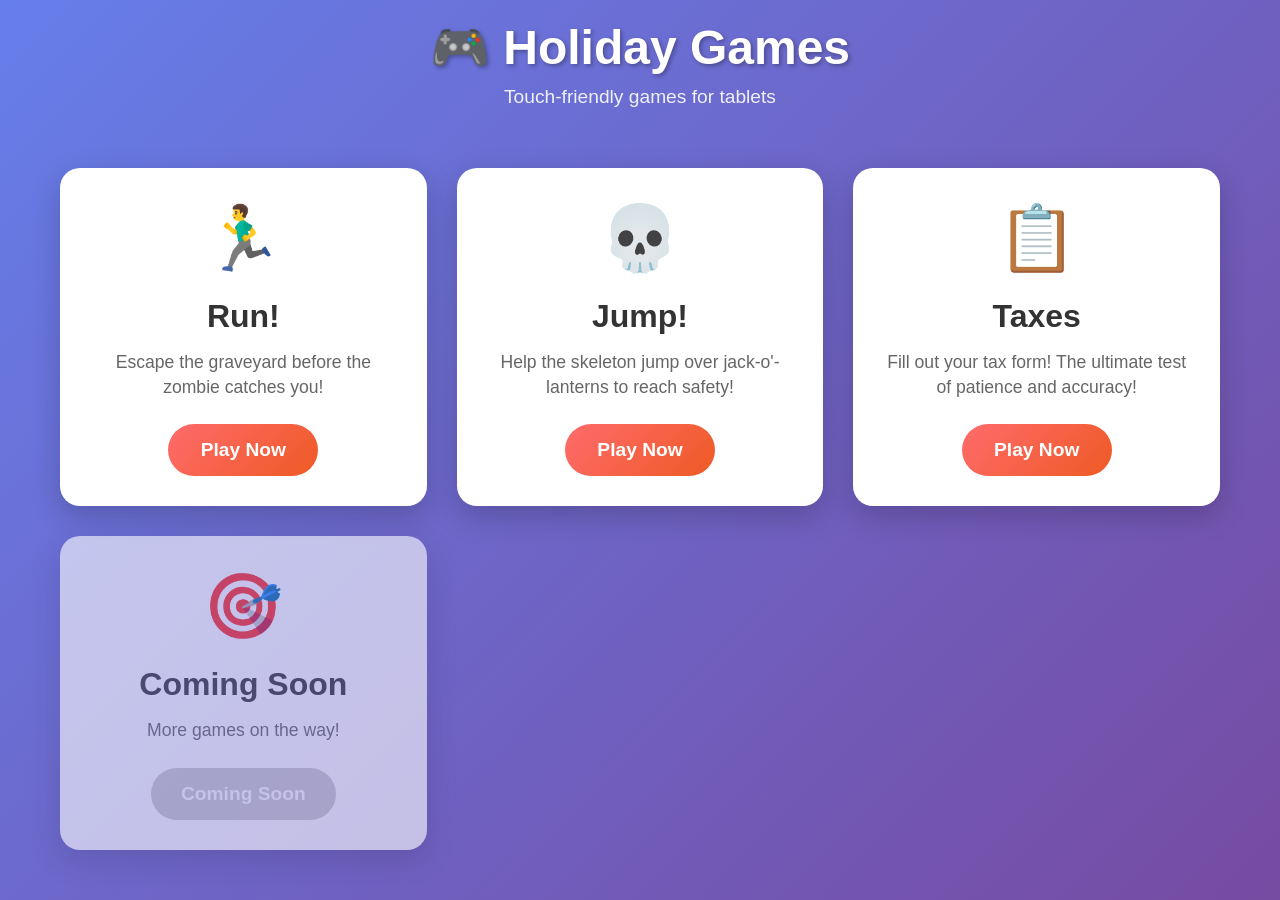
==== index.html @ 8fc10694 "Holiday gamessssss" ====
<!DOCTYPE html>
<html lang="en">
<head>
    <meta charset="UTF-8">
    <meta name="viewport" content="width=device-width, initial-scale=1.0">
    <title>Holiday Games - Gallery</title>
    <link rel="stylesheet" href="styles/main.css">
</head>
<body>
    <div class="container">
        <header>
            <h1>🎮 Holiday Games</h1>
            <p>Touch-friendly games for tablets</p>
        </header>
        
        <main class="gallery">
            <div class="game-grid">
                <div class="game-card" data-game="run">
                    <div class="game-icon">🏃‍♂️</div>
                    <h3>Run!</h3>
                    <p>Escape the graveyard before the zombie catches you!</p>
                    <button class="play-btn">Play Now</button>
                </div>
                
                <div class="game-card" data-game="jump">
                    <div class="game-icon">💀</div>
                    <h3>Jump!</h3>
                    <p>Help the skeleton jump over jack-o'-lanterns to reach safety!</p>
                    <button class="play-btn">Play Now</button>
                </div>
                
                <div class="game-card" data-game="taxes">
                    <div class="game-icon">📋</div>
                    <h3>Taxes</h3>
                    <p>Fill out your tax form! The ultimate test of patience and accuracy!</p>
                    <button class="play-btn">Play Now</button>
                </div>
                
                <!-- Placeholder for future games -->
                <div class="game-card coming-soon">
                    <div class="game-icon">🎯</div>
                    <h3>Coming Soon</h3>
                    <p>More games on the way!</p>
                    <button class="play-btn" disabled>Coming Soon</button>
                </div>
            </div>
        </main>
    </div>
    
    <script src="main.js"></script>
    <script src="scripts/gallery.js"></script>
</body>
</html>
---- styles/main.css ----
/* Main Styles */
* {
    margin: 0;
    padding: 0;
    box-sizing: border-box;
}

body {
    font-family: 'Arial', sans-serif;
    background: linear-gradient(135deg, #667eea 0%, #764ba2 100%);
    min-height: 100vh;
    overflow-x: hidden;
}

.container {
    max-width: 1200px;
    margin: 0 auto;
    padding: 20px;
}

header {
    text-align: center;
    margin-bottom: 40px;
    color: white;
}

header h1 {
    font-size: 3em;
    margin-bottom: 10px;
    text-shadow: 2px 2px 4px rgba(0,0,0,0.3);
}

header p {
    font-size: 1.2em;
    opacity: 0.9;
}

/* Gallery Styles */
.gallery {
    width: 100%;
}

.game-grid {
    display: grid;
    grid-template-columns: repeat(auto-fit, minmax(300px, 1fr));
    gap: 30px;
    padding: 20px 0;
}

.game-card {
    background: white;
    border-radius: 20px;
    padding: 30px;
    text-align: center;
    box-shadow: 0 10px 30px rgba(0,0,0,0.2);
    transition: transform 0.3s ease, box-shadow 0.3s ease;
    cursor: pointer;
}

.game-card:hover {
    transform: translateY(-5px);
    box-shadow: 0 15px 40px rgba(0,0,0,0.3);
}

.game-card.coming-soon {
    opacity: 0.6;
    cursor: default;
}

.game-card.coming-soon:hover {
    transform: none;
    box-shadow: 0 10px 30px rgba(0,0,0,0.2);
}

.game-icon {
    font-size: 4em;
    margin-bottom: 20px;
    height: 80px;
    display: flex;
    align-items: center;
    justify-content: center;
}

.game-card h3 {
    font-size: 2em;
    margin-bottom: 15px;
    color: #333;
}

.game-card p {
    font-size: 1.1em;
    color: #666;
    margin-bottom: 25px;
    line-height: 1.4;
}

.play-btn {
    background: linear-gradient(135deg, #ff6b6b, #ee5a24);
    color: white;
    border: none;
    padding: 15px 30px;
    font-size: 1.2em;
    border-radius: 50px;
    cursor: pointer;
    transition: all 0.3s ease;
    font-weight: bold;
    min-width: 150px;
}

.play-btn:hover:not(:disabled) {
    background: linear-gradient(135deg, #ee5a24, #ff6b6b);
    transform: scale(1.05);
}

.play-btn:disabled {
    background: #ccc;
    cursor: not-allowed;
}

/* Reward Modal Styles */
.reward-modal {
    position: fixed;
    top: 0;
    left: 0;
    width: 100%;
    height: 100%;
    background: rgba(0,0,0,0.8);
    display: flex;
    align-items: center;
    justify-content: center;
    z-index: 1000;
    animation: fadeIn 0.3s ease;
}

.reward-content {
    background: white;
    padding: 40px;
    border-radius: 20px;
    text-align: center;
    max-width: 400px;
    width: 90%;
    animation: slideIn 0.3s ease;
}

.reward-animation {
    font-size: 4em;
    margin-bottom: 20px;
    animation: bounce 0.6s ease infinite alternate;
}

.reward-content h2 {
    font-size: 2.5em;
    color: #333;
    margin-bottom: 20px;
}

.reward-content p {
    font-size: 1.2em;
    color: #666;
    margin-bottom: 15px;
}

.reward-btn {
    background: linear-gradient(135deg, #667eea, #764ba2);
    color: white;
    border: none;
    padding: 12px 25px;
    font-size: 1.1em;
    border-radius: 25px;
    cursor: pointer;
    margin: 10px;
    transition: all 0.3s ease;
}

.reward-btn.secondary {
    background: #ccc;
    color: #333;
}

.reward-btn:hover {
    transform: scale(1.05);
}

/* Animations */
@keyframes fadeIn {
    from { opacity: 0; }
    to { opacity: 1; }
}

@keyframes slideIn {
    from { transform: translateY(-50px); opacity: 0; }
    to { transform: translateY(0); opacity: 1; }
}

@keyframes bounce {
    from { transform: scale(1); }
    to { transform: scale(1.1); }
}

/* Touch Device Optimizations */
.touch-device .game-card {
    min-height: 120px;
}

.touch-device .play-btn {
    min-height: 50px;
    font-size: 1.3em;
}

/* Responsive Design */
@media (max-width: 768px) {
    .container {
        padding: 15px;
    }
    
    header h1 {
        font-size: 2.5em;
    }
    
    .game-grid {
        grid-template-columns: 1fr;
        gap: 20px;
    }
    
    .game-card {
        padding: 25px;
    }
    
    .reward-content {
        padding: 30px 20px;
    }
}

@media (max-width: 480px) {
    header h1 {
        font-size: 2em;
    }
    
    .game-card h3 {
        font-size: 1.8em;
    }
    
    .game-icon {
        font-size: 3em;
        height: 60px;
    }
}
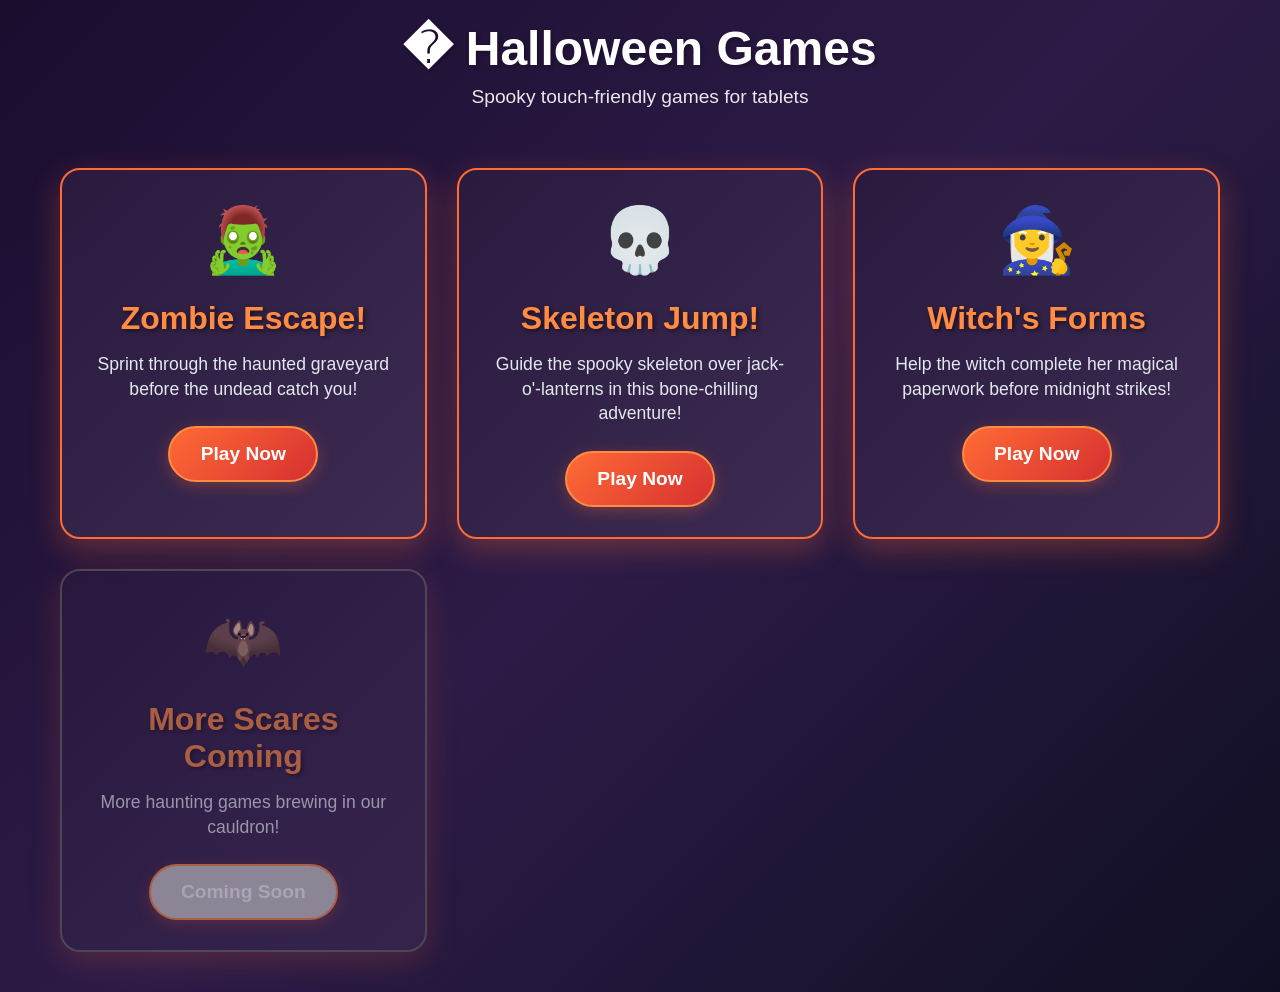
==== commit 03b9d0fe: "Added bouncing icons" ====
--- a/index.html
+++ b/index.html
@@ -3,44 +3,44 @@
 <head>
     <meta charset="UTF-8">
     <meta name="viewport" content="width=device-width, initial-scale=1.0">
-    <title>Holiday Games - Gallery</title>
+    <title>Halloween Games - Spooky Gallery</title>
     <link rel="stylesheet" href="styles/main.css">
 </head>
 <body>
     <div class="container">
         <header>
-            <h1>🎮 Holiday Games</h1>
-            <p>Touch-friendly games for tablets</p>
+            <h1>� Halloween Games</h1>
+            <p>Spooky touch-friendly games for tablets</p>
         </header>
         
         <main class="gallery">
             <div class="game-grid">
                 <div class="game-card" data-game="run">
-                    <div class="game-icon">🏃‍♂️</div>
-                    <h3>Run!</h3>
-                    <p>Escape the graveyard before the zombie catches you!</p>
+                    <div class="game-icon">🧟‍♂️</div>
+                    <h3>Zombie Escape!</h3>
+                    <p>Sprint through the haunted graveyard before the undead catch you!</p>
                     <button class="play-btn">Play Now</button>
                 </div>
                 
                 <div class="game-card" data-game="jump">
                     <div class="game-icon">💀</div>
-                    <h3>Jump!</h3>
-                    <p>Help the skeleton jump over jack-o'-lanterns to reach safety!</p>
+                    <h3>Skeleton Jump!</h3>
+                    <p>Guide the spooky skeleton over jack-o'-lanterns in this bone-chilling adventure!</p>
                     <button class="play-btn">Play Now</button>
                 </div>
                 
                 <div class="game-card" data-game="taxes">
-                    <div class="game-icon">📋</div>
-                    <h3>Taxes</h3>
-                    <p>Fill out your tax form! The ultimate test of patience and accuracy!</p>
+                    <div class="game-icon">🧙‍♀️</div>
+                    <h3>Witch's Forms</h3>
+                    <p>Help the witch complete her magical paperwork before midnight strikes!</p>
                     <button class="play-btn">Play Now</button>
                 </div>
                 
                 <!-- Placeholder for future games -->
                 <div class="game-card coming-soon">
-                    <div class="game-icon">🎯</div>
-                    <h3>Coming Soon</h3>
-                    <p>More games on the way!</p>
+                    <div class="game-icon">🦇</div>
+                    <h3>More Scares Coming</h3>
+                    <p>More haunting games brewing in our cauldron!</p>
                     <button class="play-btn" disabled>Coming Soon</button>
                 </div>
             </div>
@@ -49,5 +49,6 @@
     
     <script src="main.js"></script>
     <script src="scripts/gallery.js"></script>
+    <script src="scripts/falling-sprites.js"></script>
 </body>
 </html>
--- a/styles/main.css
+++ b/styles/main.css
@@ -7,7 +7,7 @@
 
 body {
     font-family: 'Arial', sans-serif;
-    background: linear-gradient(135deg, #667eea 0%, #764ba2 100%);
+    background: linear-gradient(135deg, #1a0d2e 0%, #2d1b47 50%, #0f0f23 100%);
     min-height: 100vh;
     overflow-x: hidden;
 }
@@ -48,28 +48,33 @@
 }
 
 .game-card {
-    background: white;
+    background: linear-gradient(135deg, #2a1a3e 0%, #3d2b52 100%);
+    border: 2px solid #ff6b35;
     border-radius: 20px;
     padding: 30px;
     text-align: center;
-    box-shadow: 0 10px 30px rgba(0,0,0,0.2);
+    box-shadow: 0 10px 30px rgba(255, 107, 53, 0.3);
     transition: transform 0.3s ease, box-shadow 0.3s ease;
     cursor: pointer;
+    color: #f8f8ff;
 }
 
 .game-card:hover {
     transform: translateY(-5px);
-    box-shadow: 0 15px 40px rgba(0,0,0,0.3);
+    box-shadow: 0 15px 40px rgba(255, 107, 53, 0.5);
+    border-color: #ff8c42;
 }
 
 .game-card.coming-soon {
     opacity: 0.6;
     cursor: default;
+    border-color: #666;
 }
 
 .game-card.coming-soon:hover {
     transform: none;
-    box-shadow: 0 10px 30px rgba(0,0,0,0.2);
+    box-shadow: 0 10px 30px rgba(255, 107, 53, 0.3);
+    border-color: #666;
 }
 
 .game-icon {
@@ -84,20 +89,21 @@
 .game-card h3 {
     font-size: 2em;
     margin-bottom: 15px;
-    color: #333;
+    color: #ff8c42;
+    text-shadow: 2px 2px 4px rgba(0,0,0,0.5);
 }
 
 .game-card p {
     font-size: 1.1em;
-    color: #666;
+    color: #e2e8f0;
     margin-bottom: 25px;
     line-height: 1.4;
 }
 
 .play-btn {
-    background: linear-gradient(135deg, #ff6b6b, #ee5a24);
+    background: linear-gradient(135deg, #ff6b35, #d63031);
     color: white;
-    border: none;
+    border: 2px solid #ff8c42;
     padding: 15px 30px;
     font-size: 1.2em;
     border-radius: 50px;
@@ -105,11 +111,13 @@
     transition: all 0.3s ease;
     font-weight: bold;
     min-width: 150px;
+    box-shadow: 0 4px 15px rgba(255, 107, 53, 0.3);
 }
 
 .play-btn:hover:not(:disabled) {
-    background: linear-gradient(135deg, #ee5a24, #ff6b6b);
+    background: linear-gradient(135deg, #ff8c42, #ff6b35);
     transform: scale(1.05);
+    box-shadow: 0 6px 20px rgba(255, 107, 53, 0.5);
 }
 
 .play-btn:disabled {
@@ -161,7 +169,7 @@
 }
 
 .reward-btn {
-    background: linear-gradient(135deg, #667eea, #764ba2);
+    background: linear-gradient(135deg, #ff6b35, #d63031);
     color: white;
     border: none;
     padding: 12px 25px;
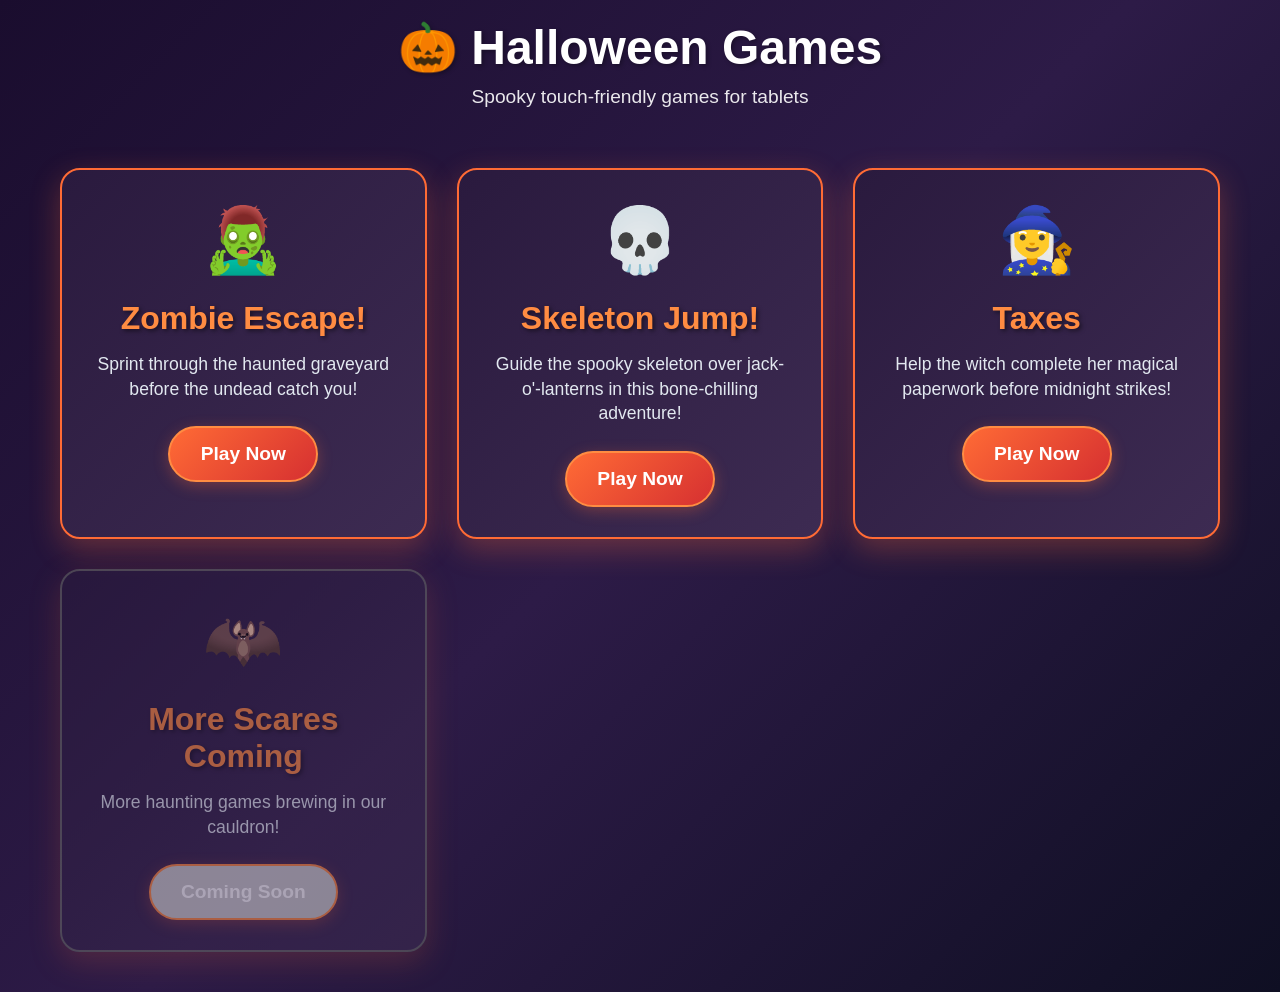
==== commit e99bf9f7: "Fixes sprite references" ====
--- a/index.html
+++ b/index.html
@@ -9,7 +9,7 @@
 <body>
     <div class="container">
         <header>
-            <h1>� Halloween Games</h1>
+            <h1>🎃 Halloween Games</h1>
             <p>Spooky touch-friendly games for tablets</p>
         </header>
         
@@ -31,7 +31,7 @@
                 
                 <div class="game-card" data-game="taxes">
                     <div class="game-icon">🧙‍♀️</div>
-                    <h3>Witch's Forms</h3>
+                    <h3>Taxes</h3>
                     <p>Help the witch complete her magical paperwork before midnight strikes!</p>
                     <button class="play-btn">Play Now</button>
                 </div>
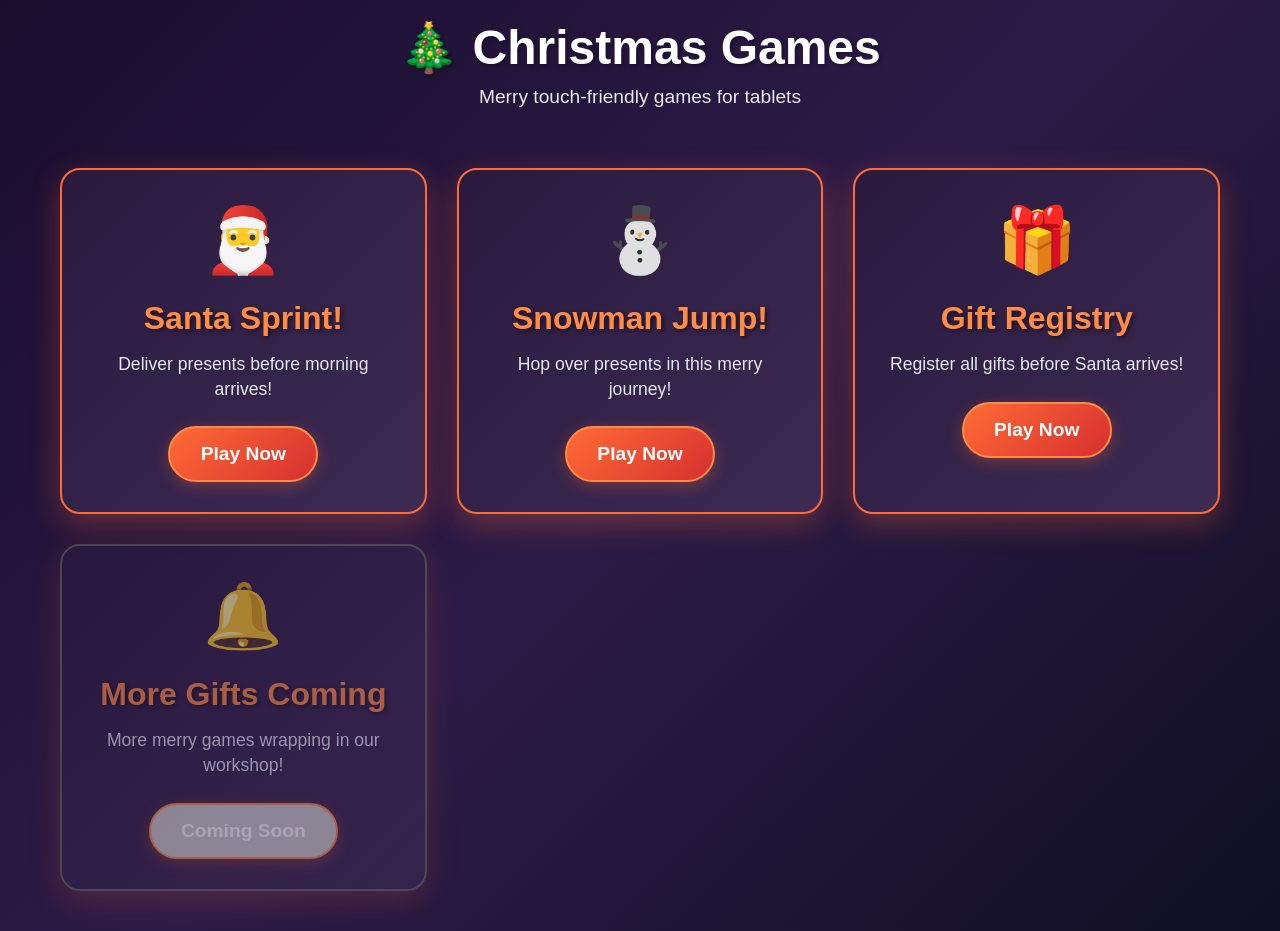
==== commit b074359a: "Multi-holidayizing everything" ====
--- a/index.html
+++ b/index.html
@@ -3,50 +3,51 @@
 <head>
     <meta charset="UTF-8">
     <meta name="viewport" content="width=device-width, initial-scale=1.0">
-    <title>Halloween Games - Spooky Gallery</title>
+    <title id="page-title">Holiday Games</title>
     <link rel="stylesheet" href="styles/main.css">
 </head>
 <body>
     <div class="container">
         <header>
-            <h1>🎃 Halloween Games</h1>
-            <p>Spooky touch-friendly games for tablets</p>
+            <h1 id="gallery-title"></h1>
+            <p id="gallery-subtitle"></p>
         </header>
         
         <main class="gallery">
             <div class="game-grid">
                 <div class="game-card" data-game="run">
-                    <div class="game-icon">🧟‍♂️</div>
-                    <h3>Zombie Escape!</h3>
-                    <p>Sprint through the haunted graveyard before the undead catch you!</p>
+                    <div class="game-icon" id="run-game-icon"></div>
+                    <h3 id="run-game-title"></h3>
+                    <p id="run-game-desc"></p>
                     <button class="play-btn">Play Now</button>
                 </div>
                 
                 <div class="game-card" data-game="jump">
-                    <div class="game-icon">💀</div>
-                    <h3>Skeleton Jump!</h3>
-                    <p>Guide the spooky skeleton over jack-o'-lanterns in this bone-chilling adventure!</p>
+                    <div class="game-icon" id="jump-game-icon"></div>
+                    <h3 id="jump-game-title"></h3>
+                    <p id="jump-game-desc"></p>
                     <button class="play-btn">Play Now</button>
                 </div>
                 
                 <div class="game-card" data-game="taxes">
-                    <div class="game-icon">🧙‍♀️</div>
-                    <h3>Taxes</h3>
-                    <p>Help the witch complete her magical paperwork before midnight strikes!</p>
+                    <div class="game-icon" id="taxes-game-icon"></div>
+                    <h3 id="taxes-game-title"></h3>
+                    <p id="taxes-game-desc"></p>
                     <button class="play-btn">Play Now</button>
                 </div>
                 
                 <!-- Placeholder for future games -->
                 <div class="game-card coming-soon">
-                    <div class="game-icon">🦇</div>
-                    <h3>More Scares Coming</h3>
-                    <p>More haunting games brewing in our cauldron!</p>
+                    <div class="game-icon" id="coming-soon-icon"></div>
+                    <h3 id="coming-soon-title"></h3>
+                    <p id="coming-soon-desc"></p>
                     <button class="play-btn" disabled>Coming Soon</button>
                 </div>
             </div>
         </main>
     </div>
     
+    <script src="resources.js"></script>
     <script src="main.js"></script>
     <script src="scripts/gallery.js"></script>
     <script src="scripts/falling-sprites.js"></script>
